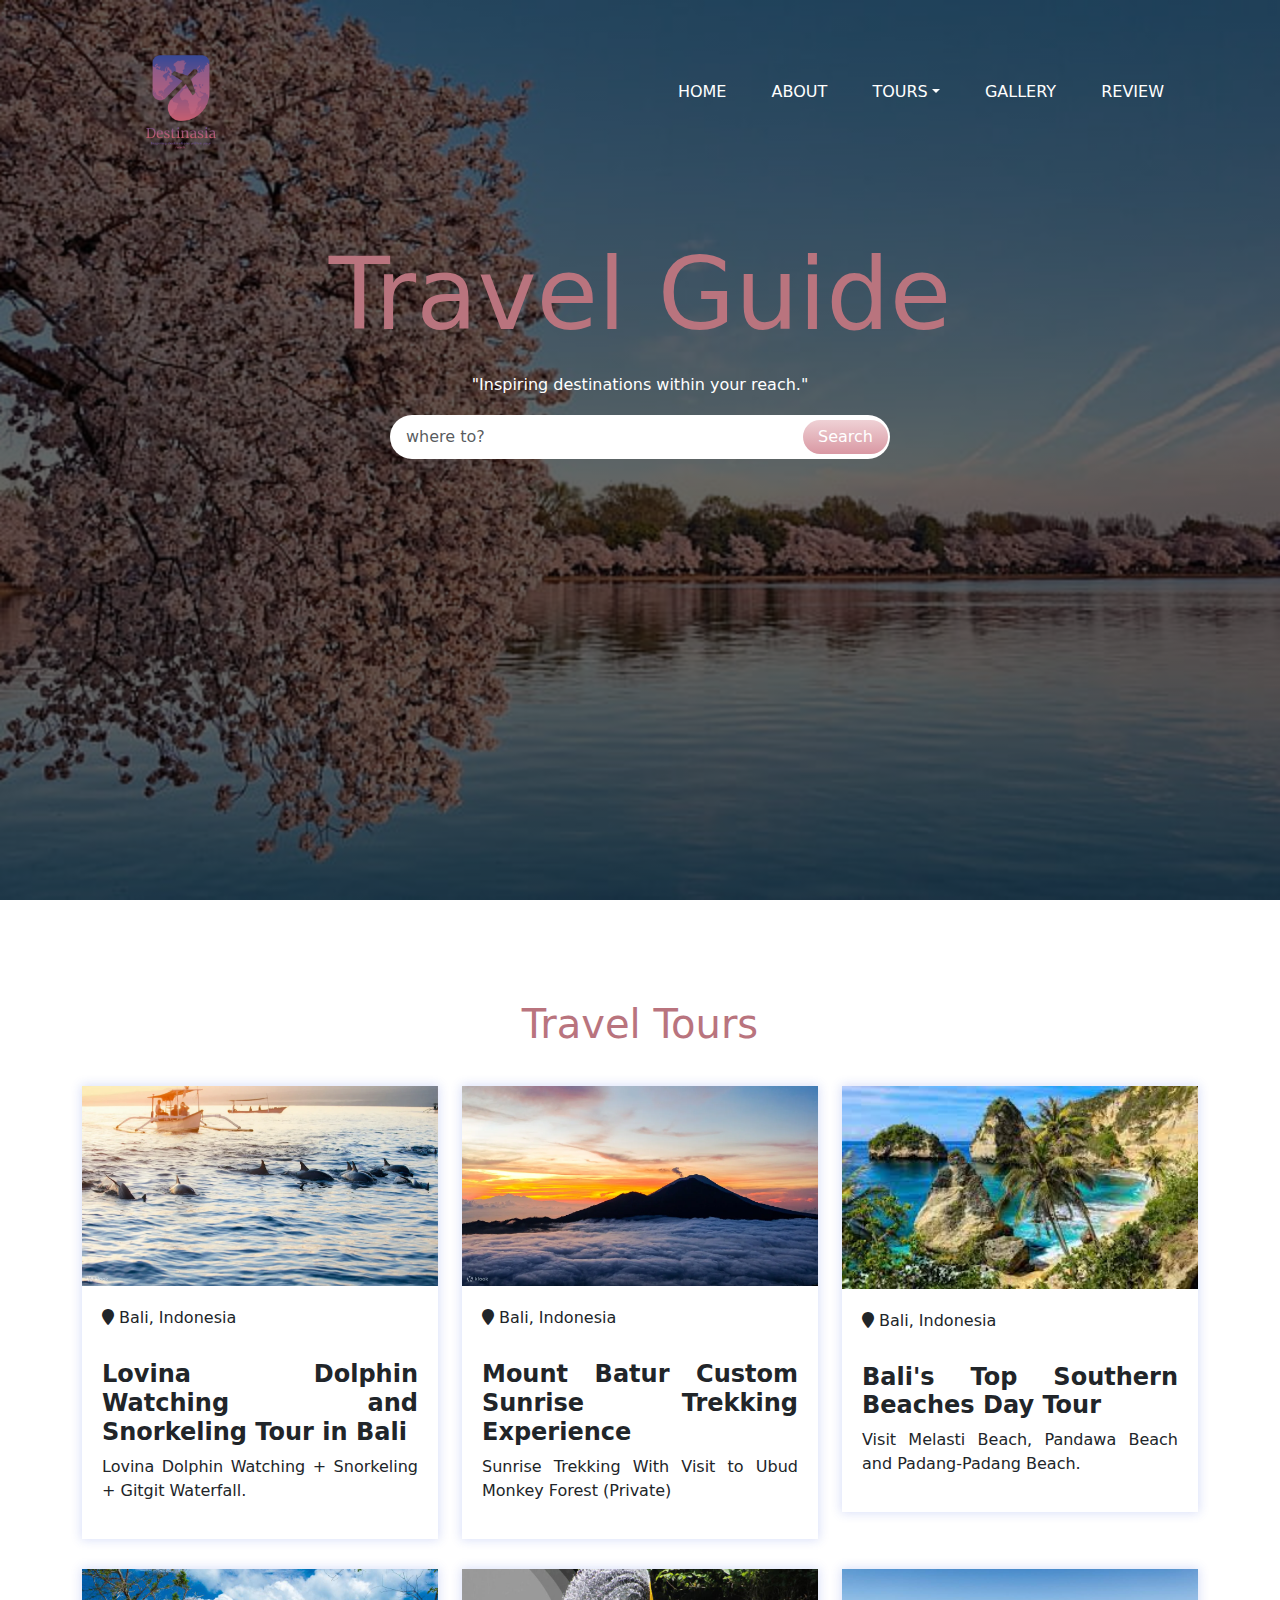
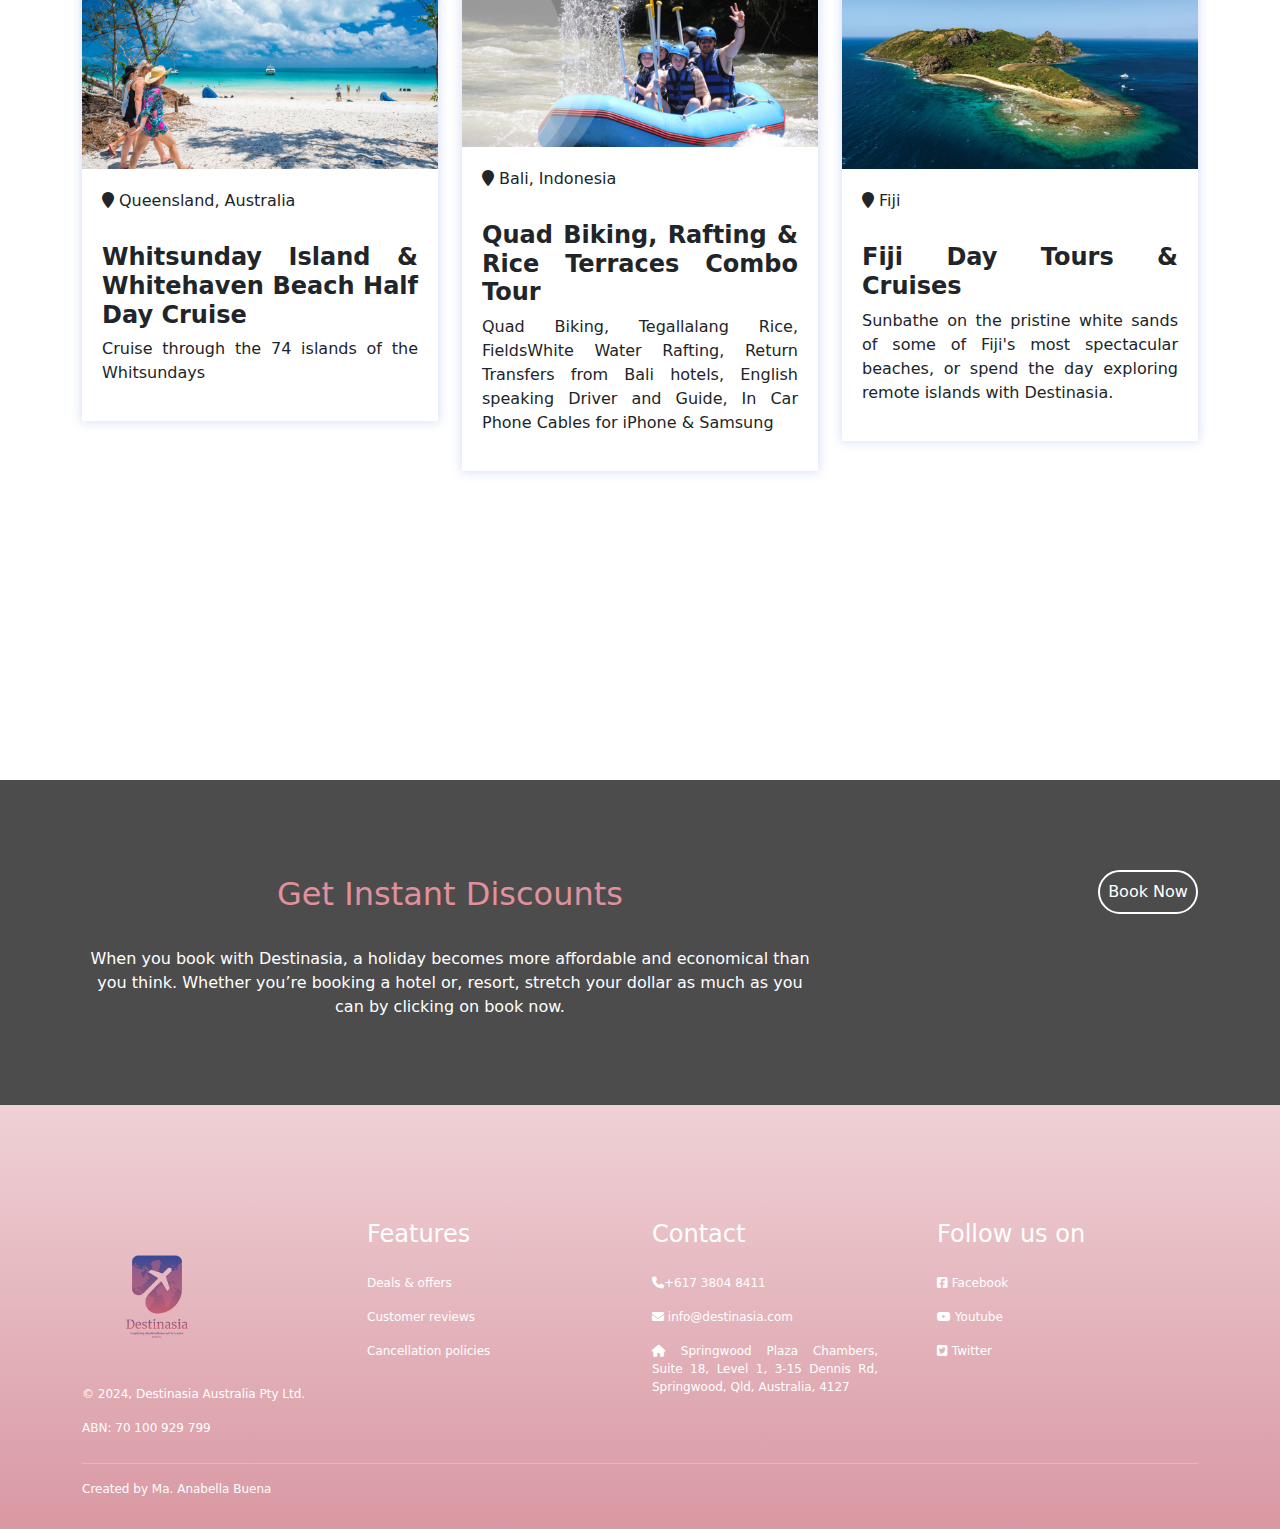
==== travelguide.html @ 48f20589 "Add files via upload" ====
<!DOCTYPE html>
<html lang="en">
<head>
    <meta charset="UTF-8">
    <meta name="viewport" content="width=device-width, initial-scale=1.0">
    <title>Travel Website</title>
    <link rel="stylesheet" href="https://cdn.jsdelivr.net/npm/bootstrap@5.3.2/dist/css/bootstrap.min.css">
    <link rel="stylesheet" href="https://cdnjs.cloudflare.com/ajax/libs/font-awesome/6.4.2/css/all.min.css">
    <link rel="stylesheet" href="style.css">
</head>
<body>

<section class="header">
    <div class="navbar">
        <img src="logo.png" class="logo"> 
        <ul>
            <li><a href="index.html">Home</a></li>
                <li><a href="about.html">About</a></li>
                <li class="nav-item dropdown">
                    <a href="#" class="dropdown-toggle" data-toggle="dropdown">Tours</a>
                    <div class="dropdown-menu">
                        <a href="destinations.html" class="dropdown-item">Destination</a>
                        <a href="booking.html" class="dropdown-item">Booking</a>
                        <a href="travelguide.html" class="dropdown-item">Travel Guides</a>
                    </div>
                </li>
                <li><a href="gallery.html">Gallery</a></li>
                <li><a href="reviews.html">Review</a></li>
        </ul> 
    </div>
        <h1>Travel Guide</h1>
        <p> "Inspiring destinations within your reach."</p>
        <div class="input-group">
            <input type="text" class="form-control" placeholder="where to?">
            <div class="input-group-append">
            <button type="submit" class="input-group-text btn">Search</button>
            </div>
        </div>  
</section>

<section class="features">
    <h1>Travel Tours</h1>
    <div class="container">
        <div class="row">
            <div class="col-md-4">
                <div class="feature-box">
                    <div class="feature-img">
                        <img src="balitours.webp">
                    </div>
                    <div class="feature-details">
                        <div>
                            <span><i class="fa fa-map-marker"></i>Bali, Indonesia</span>
                        </div>
                        <h4>Lovina Dolphin Watching and Snorkeling Tour in Bali</h4>
                        <p>Lovina Dolphin Watching + Snorkeling + Gitgit Waterfall.</p>
                    </div>
                </div>
            </div>
            <div class="col-md-4">
                <div class="feature-box">
                    <div class="feature-img">
                        <img src="balitrekking.webp">
                    </div>
                    <div class="feature-details">
                        <div>
                            <span><i class="fa fa-map-marker"></i>Bali, Indonesia</span>
                        </div>
                        <h4>Mount Batur Custom Sunrise Trekking Experience</h4>
                        <p>Sunrise Trekking With Visit to Ubud Monkey Forest (Private)</p>
                    </div>
                </div>
            </div>
            <div class="col-md-4">
                <div class="feature-box">
                    <div class="feature-img">
                        <img src="balibeach.jpeg">
                    </div>
                    <div class="feature-details">
                        <div>
                            <span><i class="fa fa-map-marker"></i>Bali, Indonesia</span>
                        </div>
                        <h4>Bali's Top Southern Beaches Day Tour</h4>
                        <p>Visit Melasti Beach, Pandawa Beach and Padang-Padang Beach.</p>
                    </div>
                </div>
            </div>
            <div class="col-md-4">
                <div class="feature-box">
                    <div class="feature-img">
                        <img src="whitsunday.jpg">
                    </div>
                    <div class="feature-details">
                        <div>
                            <span><i class="fa fa-map-marker"></i>Queensland, Australia</span>
                        </div>
                        <h4>Whitsunday Island & Whitehaven Beach Half Day Cruise</h4>
                        <p>Cruise through the 74 islands of the Whitsundays</p>
                    </div>
                </div>
            </div>
            <div class="col-md-4">
                <div class="feature-box">
                    <div class="feature-img">
                        <img src="balitours3.jpg">
                    </div>
                    <div class="feature-details">
                        <div>
                            <span><i class="fa fa-map-marker"></i>Bali, Indonesia</span>
                        </div>
                        <h4>Quad Biking, Rafting & Rice Terraces Combo Tour</h4>
                        <p>Quad Biking, Tegallalang Rice, FieldsWhite Water Rafting, Return Transfers from Bali hotels, English speaking Driver and Guide, In Car Phone Cables for iPhone & Samsung</p>
                    </div>
                </div>
            </div>
            <div class="col-md-4">
                <div class="feature-box">
                    <div class="feature-img">
                        <img src="fijitours.jpg">
                    </div>
                    <div class="feature-details">
                        <div>
                            <span><i class="fa fa-map-marker"></i>Fiji</span>
                        </div>
                        <h4>Fiji Day Tours & Cruises</h4>
                        <p>Sunbathe on the pristine white sands of some of Fiji's most spectacular beaches, or spend the day exploring remote islands with Destinasia. </p>
                    </div>
                </div>
            </div>
        </div>
    </div>
</section>

<section class="banner">
   <div class="banner-highlights">
    <div class="container">
        <div class="row">
          <div class ="col-md-8">  
          <h2>Get Instant Discounts</h2>
          <p> When you book with Destinasia, a holiday becomes more affordable and economical than you think. Whether you’re booking a hotel or, resort, stretch your dollar as much as you can by clicking on book now.</p>
          </div>
          <div class ="col-md-4">
          <button type="button" class="booking-btn">Book Now</button>
          </div>
        </div>
    </div>
   </div> 
</section>

<section class="footer">
    <div class="container">
        <div class="row">
            <div class="col-md-3">
                <img src="logo.png" class="footer-logo">
                <p>© 2024, Destinasia Australia Pty Ltd.</p>
                <p>ABN: 70 100 929 799</p>
            </div>
            <div class="col-md-3">
               <h4>Features</h4> 
               <p>Deals & offers</p>
               <p>Customer reviews</p>
               <p>Cancellation policies</p>
            </div>
            <div class="col-md-3">
                <h4>Contact</h4> 
               <p><i class="fa-solid fa-phone"></i>+617 3804 8411</p>
               <p><i class="fa-solid fa-envelope"></i> info@destinasia.com</p>
               <p><i class="fa-solid fa-house"></i> Springwood Plaza Chambers,
                                                 Suite 18, Level 1, 3-15 Dennis Rd,
                                                 Springwood, Qld, Australia, 4127</p>
            </div>
            <div class="col-md-3">
                <h4>Follow us on</h4> 
               <p><i class="fa-brands fa-square-facebook"></i> Facebook</p>
               <p><i class="fa-brands fa-youtube"></i> Youtube</p>
               <p><i class="fa-brands fa-square-twitter"></i> Twitter</p>
            </div>
        </div><hr>
        <p class="copyright">Created by Ma. Anabella Buena</p>
    </div>
</section>
</body>
</html>
---- style.css ----
*
{
    padding: 0;
    margin: 0;
}
.header
{
    height: 100vh;
    background-image: linear-gradient(rgba(0,0,0,0.6),rgba(0, 0, 0, 0.6)),url(bg2.jpg);
    background-size: cover;
    background-position-x: center;
    background-attachment: fixed; 
    padding-top: 5px; 
    text-align: center;
    color: #fff;
}
.header img
{
    width: 170px;
    float: left;
}
.navbar
{
    width: 85%;
    margin: auto;
    padding: 10px 0;
    display: flex;
    align-items: center;
    justify-content: space-between;
}
.logo
{
    width: 100px;
    cursor: pointer;
}
.navbar ul li
{
    list-style: none;
    display: inline-block;
    margin: 0 20px;
    position: relative;
}
.navbar ul li a
{
    text-decoration: none;
    color: #fff;
    text-transform: uppercase;
}
.navbar ul li::after
{
    content: '';
    height: 3px;
    width: 0;
    background: #d998a3;
    position: absolute;
    left: 0;
    bottom: -10px;
    transition: 0.5s;
}
.navbar ul li:hover::after
{
    width: 100%;
}

.dropdown {
    position: relative;
}

.dropdown-menu {
    display: none;
    position: absolute;
    background-color: transparent;
    box-shadow: 0 0 8px rgba(0, 0, 0, 0.1); /* Use a subtle box shadow */
    z-index: 1;
}

.dropdown:hover .dropdown-menu {
    display: block;
}

.dropdown-item {
    padding: 10px;
    display: block;
}

.dropdown:hover > a {
    color: #d998a3; 
}

.content
{
   width: 100%;
   position: absolute;
   top: 25%;
   transform: translateY(-50); 
   text-align: center;
   color: #efd1d5;
}
.header h1
{
    padding-top: 40px;
    padding-bottom: 0;
    font-size: 100px;
}
.header p
{
    margin: 18px 0
}
/* Input Group Styles */
.input-group {
    width: 90%;
    max-width: 500px;
    border-radius: 30px;
    background: #fff;
    margin: auto;
    padding: 2px;
    display: flex; 
    align-items: center;
}

.form-control {
    flex: 1;
    border: 0 !important;
    border-radius: 30px !important;
    margin: 2px;
    box-shadow: none !important;
    padding-right: 10px; 
}

.input-group-text {
    width: auto;
    background-image: linear-gradient(#efd1d5, #d998a3);
    border: 0 !important;
    color: #fff !important;
    padding: 5px 15px !important;
    border-radius: 30px !important;
    box-shadow: none !important;
    transition: background-color 0.3s ease;
}


.input-group-text:hover {
    background-color: #ece7e7;
}
.input-group-text:active {
    background-color: #ebdcde;
}

/*features*/ 

.features
{
   padding: 100px 0; 
}
h1
{
    text-align: center;
    padding-bottom: 30px;
    color: #b9747e;
}
h2
{
    text-align: center;
    padding-bottom: 25px;
    padding-top: 25px;
    color: #e0919c;
}
h6 
{
    text-align: justify;
    padding-right: 60px;
    padding-left: 60px;
    color: #e0919c;
    padding-bottom: 25px;
}
.feature-img img
{
    width: 100%;
}
.price
{
    width: 50px;
    height: 50px;
    background: #e46060;
    color: #fff;
    font-weight: 600;
    border-radius: 50%;
    padding: 10px;
    box-shadow: 0 0 10px 1px rgba(37,73,214,0.18);
    position: absolute;
    left: 25px;
    bottom: -50px;
}
.feature-img
{
    position:relative;
}
.rating
{
    padding: 3px;
    float: right;
    background: #fff;
    bottom: -1px;
    right: 0;
    position: absolute;
}
.feature .fa
{
    font-size: 15px;
    color:#cf775c;
}
.feature-details
{
    padding: 20px;
    text-align: justify;
}
.feature-details h4
{
    font-weight: 600;
    margin-top: 30px;
}
.feature-details .fa
{
    margin-right: 5px;
}
.feature-box
{
    box-shadow: 0 0 10px 1px rgba(37,73,214,0.18);
    margin-bottom: 30px;
}
.gallery
{
    padding: 100px 0;
    background: #efd1d5;
}
.gallery-box img
{
    width: 100%;
    border-radius: 10px;
    cursor: pointer;
    transition: 1s;
}
.gallery-box img:hover
{
    transform: scale(1.1);
}
.gallery-box h4
{
    display: block;
    color: #fff;
    text-shadow: -2px 2px 2px #000;
    font-weight: 600;
    font-size: 20px;
    position: absolute;
    top: 50%;
    left: 50%;
    transform: translate(-50%,-50%);
}
.gallery-box
{
    position: relative;
    margin-bottom: 30px;
}
.banner
{
    height: 80%;
    background-image: url(banner6.jpg);
    background-position: center;
    background-size: cover;
    background-attachment: fixed;
    padding-top: 14%;
}
.banner-highlights
{
    padding: 70px 0;
    background: rgba(0,0,0,0.7);
    text-align: center;
    color: #fff;

}
.booking-btn
{
    width: 100px;
    padding: 8px 0;
    outline: none !important;
    border: 2px solid #fff;
    border-radius: 50px;
    background: transparent;
    color: #fff;
    float: right;
    margin-top: 20px;
}
.users-feedback
{
    padding: 100px 0;
}
.user-review
{
    position: relative;
    text-align: center;
    box-shadow: 0 0 10px 0 rgba(0,0,100,0.2);
    padding-bottom: 50px;
}
.user-review p
{
    padding: 50px 10px 10px 10px;
    position: relative;
}
.users-feedback img
{
    width: 60px;
    height: 60px;
    border-radius: 50%;
    position: relative;
    margin: -30px 0 20px 50%;
    transform: translateX(-50%);
}
.user-review p::before 
{
    content: '\201C';
    display: block;
    position: absolute;
    font-size: 100px;
    color: #6495ed;
    font-family: 'Arial', sans-serif;
    left: 50%;
    top: -30px;
    transform: translateX(-50%);
}
.footer
{
    padding: 100px 20px 15px;
    background-image: linear-gradient(#efd1d5,#d998a3);
    color:#fff;

}
.footer-logo
{
    width: 150px;
    margin-top: 15px;
    margin-bottom: 15px;
}
.footer h4
{
    text-align: left;
    margin-top: 15px;
    margin-bottom: 25px;
}
.footer p
{
    font-size: 12px;
    text-align: justify;
    padding-right: 35px;
}
.footer .row .fa
{
    padding-right: 20px;
    font-size: 15px;
}
.footer hr
{
    margin-top: 10px;
    background: #efefef;
}

.footer .copyright
{
    text-align: left;
}
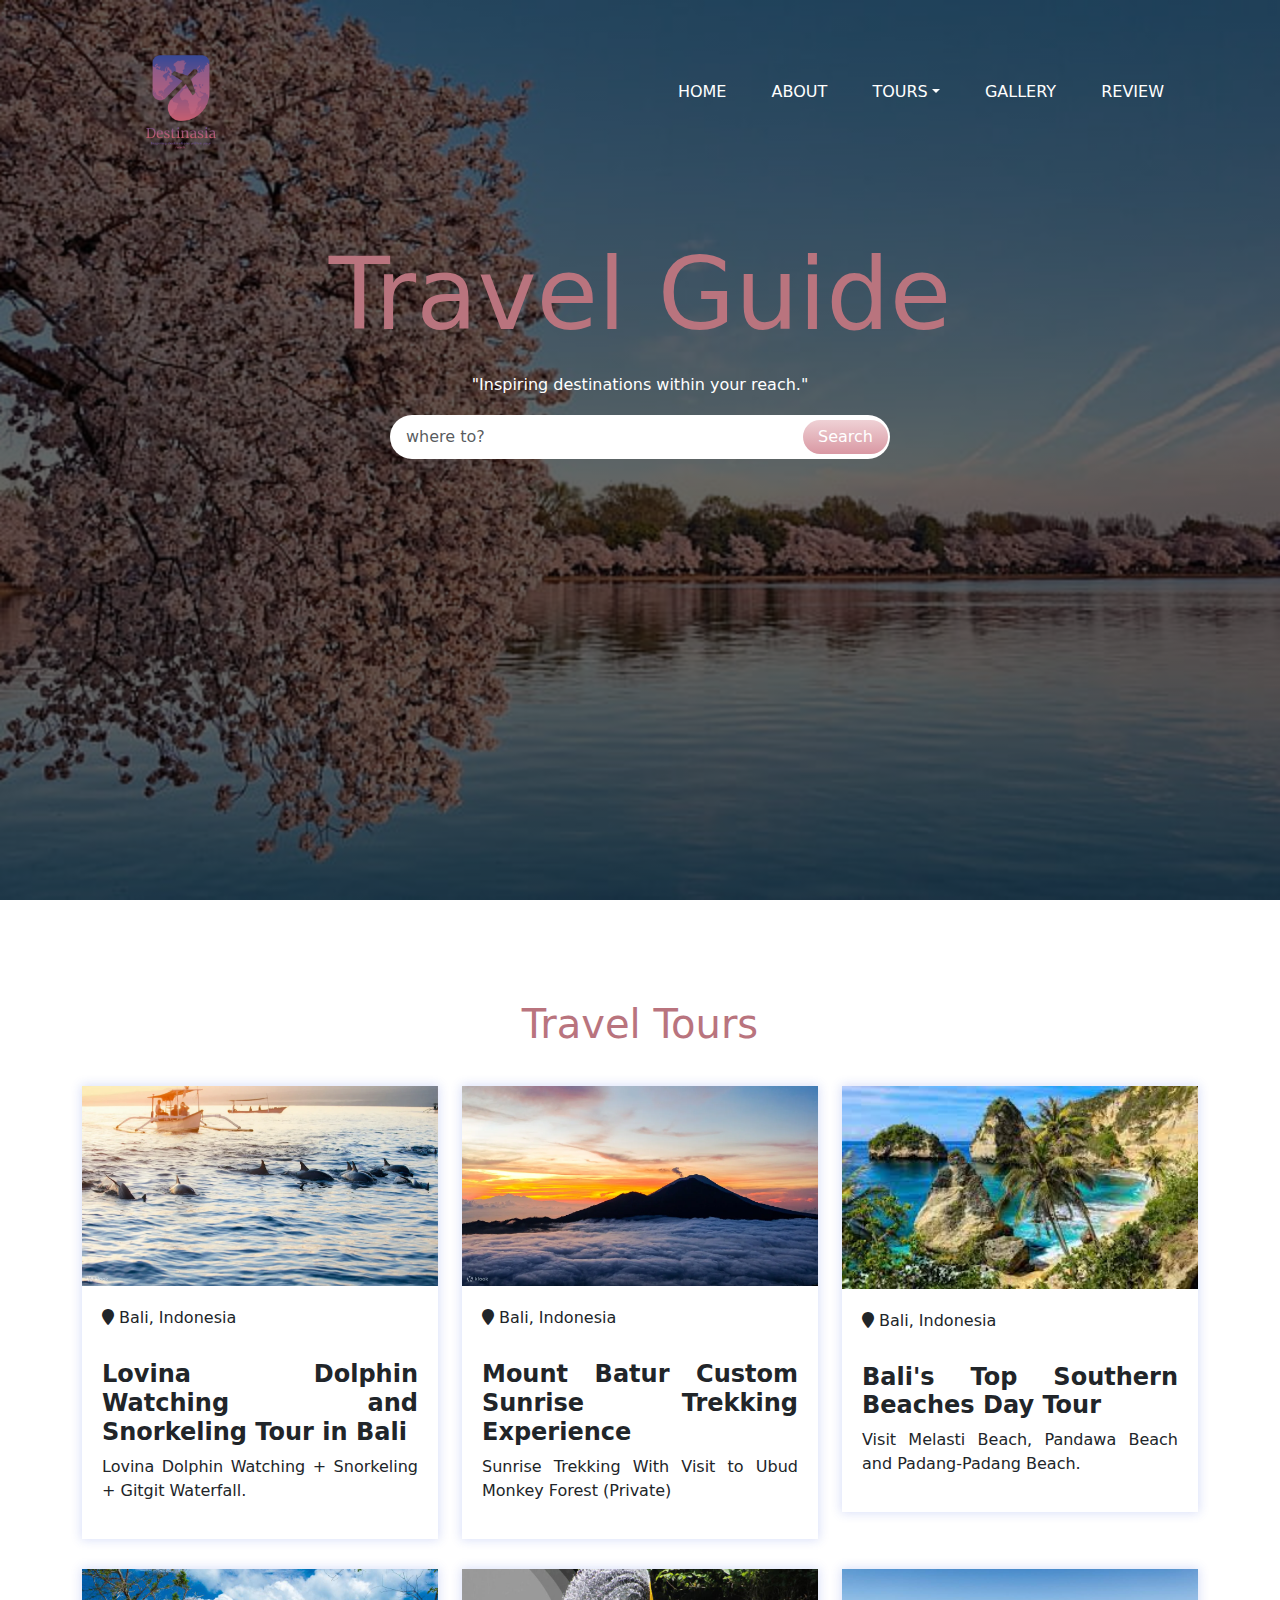
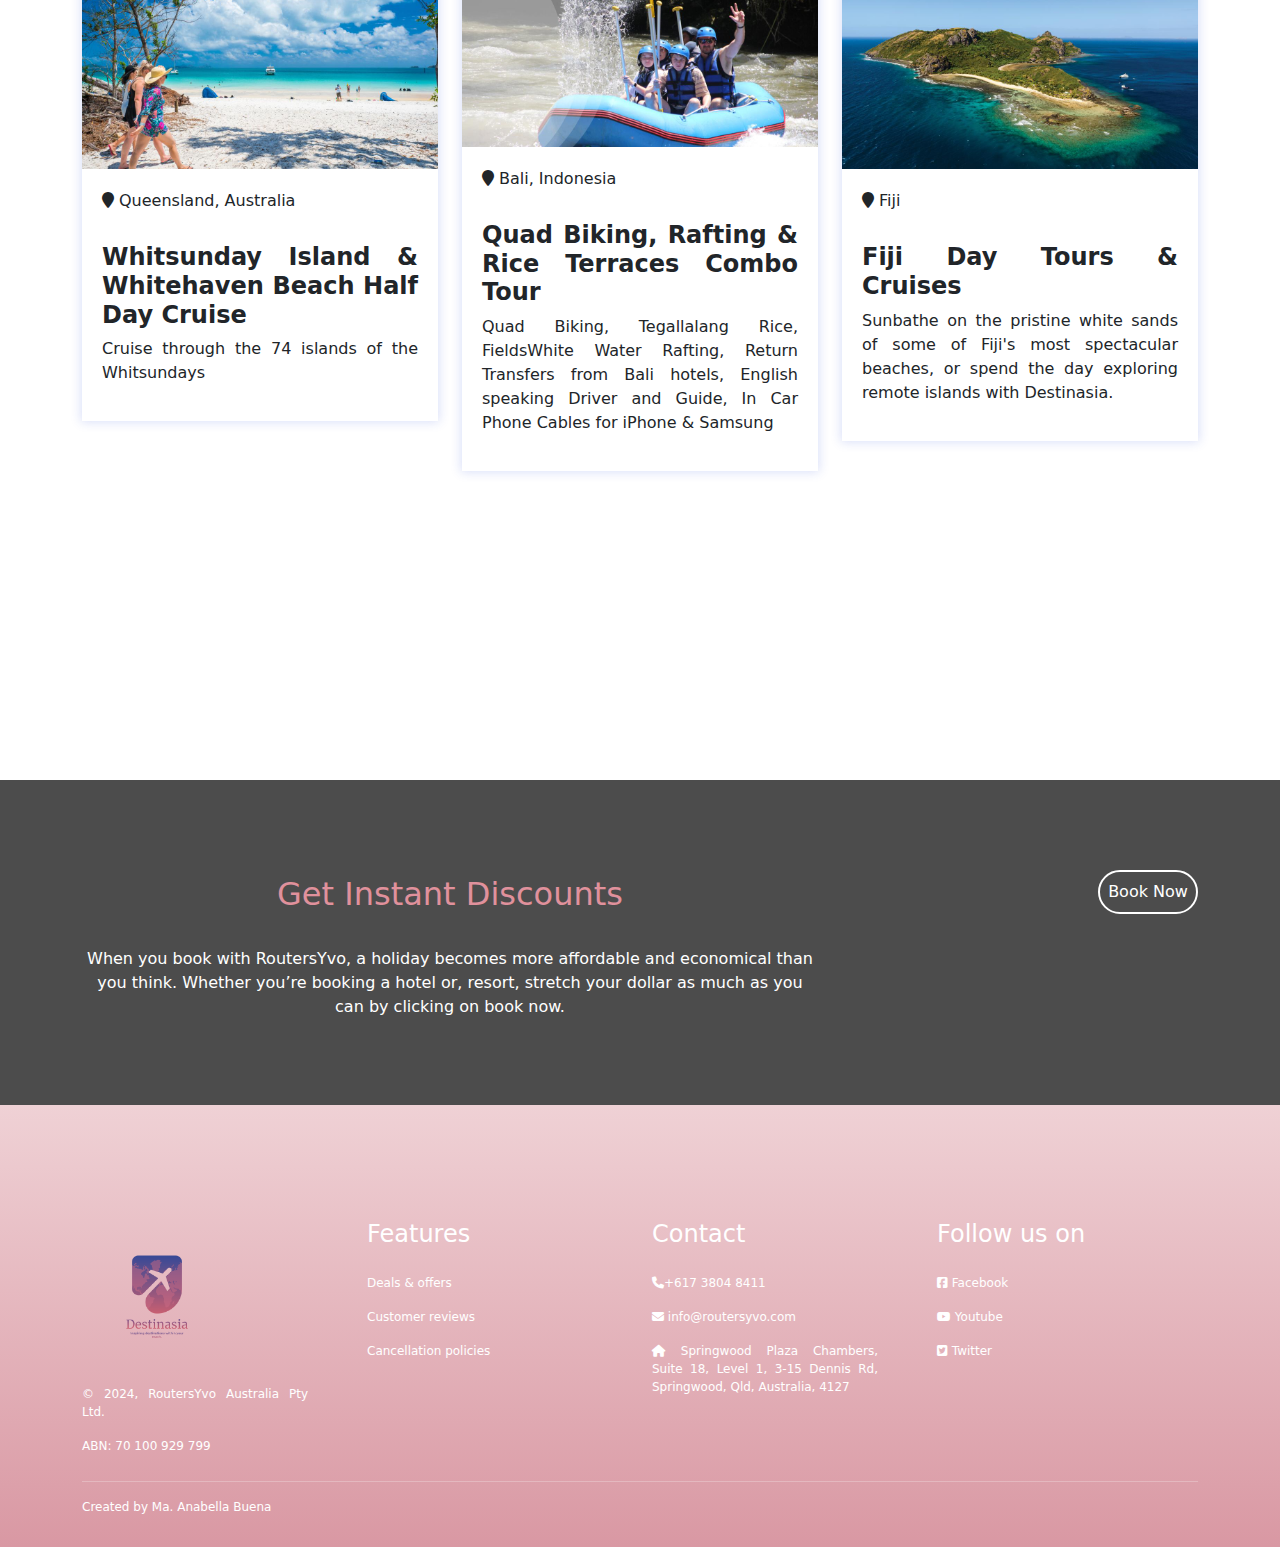
==== commit 95465e66: "Update travelguide.html" ====
--- a/travelguide.html
+++ b/travelguide.html
@@ -136,7 +136,7 @@
         <div class="row">
           <div class ="col-md-8">  
           <h2>Get Instant Discounts</h2>
-          <p> When you book with Destinasia, a holiday becomes more affordable and economical than you think. Whether you’re booking a hotel or, resort, stretch your dollar as much as you can by clicking on book now.</p>
+          <p> When you book with RoutersYvo, a holiday becomes more affordable and economical than you think. Whether you’re booking a hotel or, resort, stretch your dollar as much as you can by clicking on book now.</p>
           </div>
           <div class ="col-md-4">
           <button type="button" class="booking-btn">Book Now</button>
@@ -151,7 +151,7 @@
         <div class="row">
             <div class="col-md-3">
                 <img src="logo.png" class="footer-logo">
-                <p>© 2024, Destinasia Australia Pty Ltd.</p>
+                <p>© 2024, RoutersYvo Australia Pty Ltd.</p>
                 <p>ABN: 70 100 929 799</p>
             </div>
             <div class="col-md-3">
@@ -163,7 +163,7 @@
             <div class="col-md-3">
                 <h4>Contact</h4> 
                <p><i class="fa-solid fa-phone"></i>+617 3804 8411</p>
-               <p><i class="fa-solid fa-envelope"></i> info@destinasia.com</p>
+               <p><i class="fa-solid fa-envelope"></i> info@routersyvo.com</p>
                <p><i class="fa-solid fa-house"></i> Springwood Plaza Chambers,
                                                  Suite 18, Level 1, 3-15 Dennis Rd,
                                                  Springwood, Qld, Australia, 4127</p>
